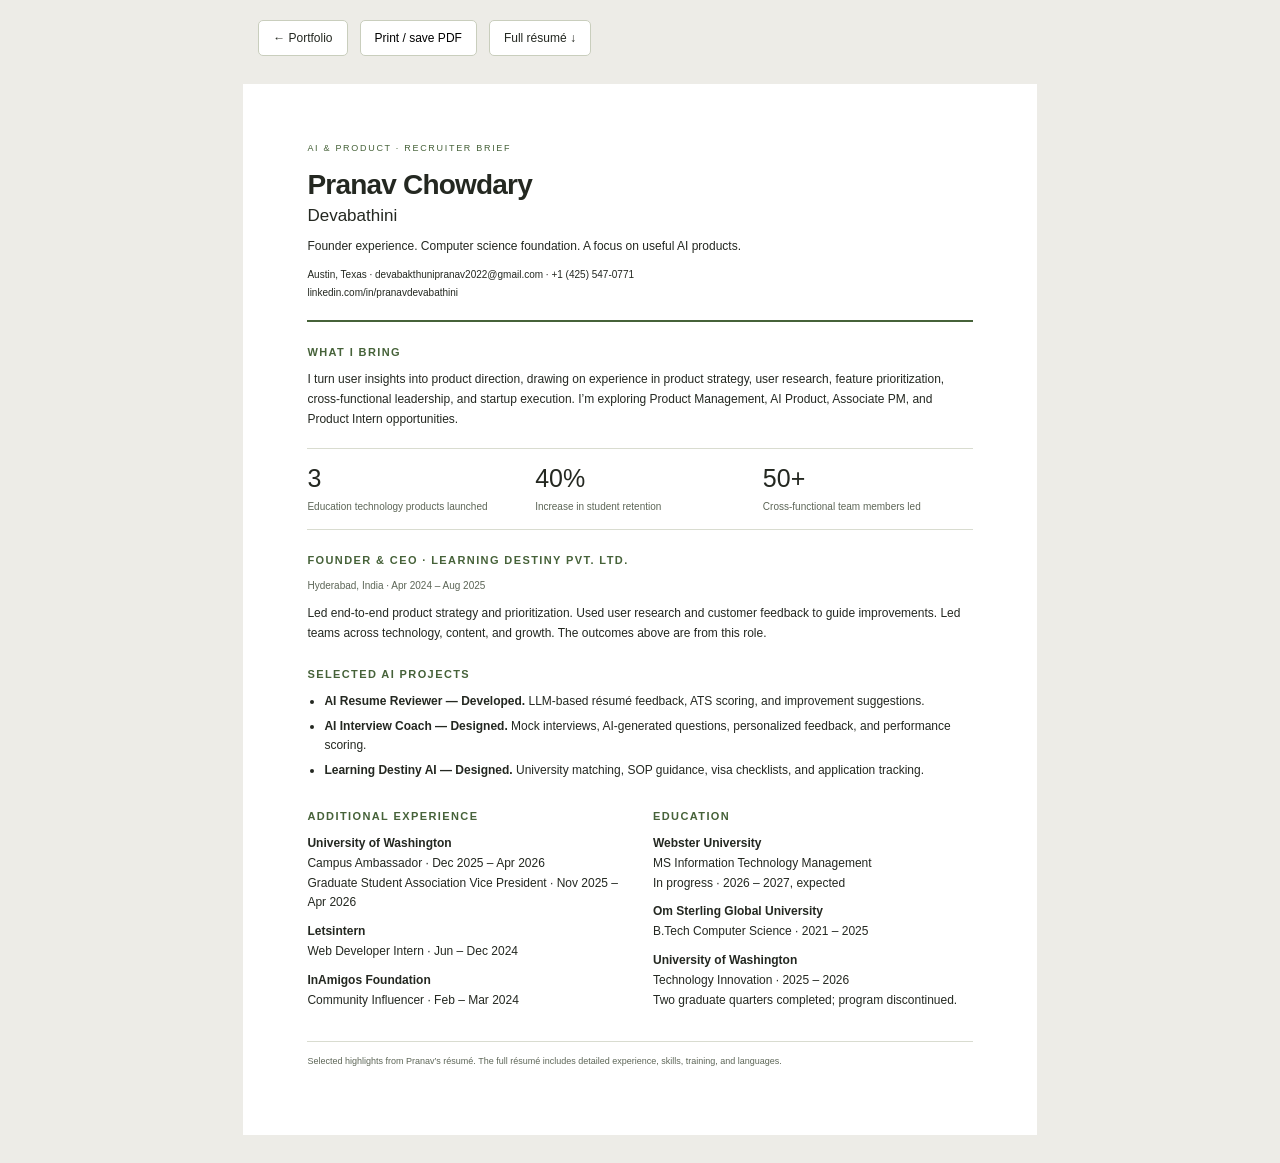
==== brief.html @ 9f492f3c "Initial portfolio site" ====
<!doctype html>
<html lang="en"><head><meta charset="utf-8"><meta name="viewport" content="width=device-width,initial-scale=1"><meta name="robots" content="noindex"><title>Pranav Devabathini · Recruiter brief</title><style>
*{box-sizing:border-box}body{margin:0;background:#edece7;color:#242821;font:12px/1.65 Arial,sans-serif}main{width:210mm;max-width:100%;min-height:277mm;margin:28px auto;padding:15mm 17mm;background:white}header{border-bottom:2px solid #466239;padding-bottom:18px}h1{font-size:28px;line-height:1.2;letter-spacing:-.8px;margin:0 0 10px}h1 span{display:block;font-size:17px;letter-spacing:0;font-weight:400;margin-top:5px}.eyebrow{color:#466239;font-size:9px;letter-spacing:1.7px;margin:0 0 12px}.contact{font-size:10px;margin:10px 0 0;line-height:1.8;overflow-wrap:anywhere}a{color:inherit;text-decoration:none}h2{font-size:11px;letter-spacing:1.4px;text-transform:uppercase;color:#466239;margin:21px 0 9px}p{margin:0 0 9px}ul{padding-left:17px;margin:6px 0 0}li{margin-bottom:5px}.metrics{display:grid;grid-template-columns:repeat(3,1fr);gap:18px;margin:18px 0;padding:14px 0;border-block:1px solid #d9dcd0}.metrics strong{display:block;font-size:25px;font-weight:500;line-height:1.2}.metrics span{display:block;font-size:10px;margin-top:6px;color:#5d6657}.row{display:grid;grid-template-columns:1fr 1fr;gap:26px}.role{color:#5d6657;font-size:10px}.foot{margin-top:22px;padding-top:12px;border-top:1px solid #d9dcd0;font-size:9px;color:#5d6657}.screen-tools{max-width:210mm;margin:20px auto;display:flex;gap:12px;padding-inline:15px}.screen-tools button,.screen-tools a{background:#fff;border:1px solid #c9cebd;border-radius:5px;padding:10px 14px;font:12px Arial;cursor:pointer}h2,p,li{break-inside:avoid}@page{size:A4;margin:0}@media print{body{background:white}main{margin:0;min-height:0;width:100%}.screen-tools{display:none}}@media(max-width:600px){main{padding:24px}.row{grid-template-columns:1fr;gap:0}h1{font-size:25px}}
</style></head><body><div class="screen-tools"><a href="index.html#overview">← Portfolio</a><button type="button" id="print">Print / save PDF</button><a href="assets/pranav-devabathini-resume.pdf" download>Full résumé ↓</a></div><main>
<header><p class="eyebrow">AI & PRODUCT · RECRUITER BRIEF</p><h1>Pranav Chowdary<span>Devabathini</span></h1><p>Founder experience. Computer science foundation. A focus on useful AI products.</p><p class="contact">Austin, Texas · <a href="mailto:devabakthunipranav2022@gmail.com">devabakthunipranav2022@gmail.com</a> · <a href="tel:+14255470771">+1 (425) 547-0771</a><br><a href="https://www.linkedin.com/in/pranavdevabathini">linkedin.com/in/pranavdevabathini</a></p></header>
<h2>What I bring</h2><p>I turn user insights into product direction, drawing on experience in product strategy, user research, feature prioritization, cross-functional leadership, and startup execution. I’m exploring Product Management, AI Product, Associate PM, and Product Intern opportunities.</p>
<div class="metrics" aria-label="Outcomes at Learning Destiny"><div><strong>3</strong><span>Education technology products launched</span></div><div><strong>40%</strong><span>Increase in student retention</span></div><div><strong>50+</strong><span>Cross-functional team members led</span></div></div>
<h2>Founder & CEO · Learning Destiny Pvt. Ltd.</h2><p class="role">Hyderabad, India · Apr 2024 – Aug 2025</p><p>Led end-to-end product strategy and prioritization. Used user research and customer feedback to guide improvements. Led teams across technology, content, and growth. The outcomes above are from this role.</p>
<h2>Selected AI projects</h2><ul><li><strong>AI Resume Reviewer — Developed.</strong> LLM-based résumé feedback, ATS scoring, and improvement suggestions.</li><li><strong>AI Interview Coach — Designed.</strong> Mock interviews, AI-generated questions, personalized feedback, and performance scoring.</li><li><strong>Learning Destiny AI — Designed.</strong> University matching, SOP guidance, visa checklists, and application tracking.</li></ul>
<div class="row"><div><h2>Additional experience</h2><p><strong>University of Washington</strong><br>Campus Ambassador · Dec 2025 – Apr 2026<br>Graduate Student Association Vice President · Nov 2025 – Apr 2026</p><p><strong>Letsintern</strong><br>Web Developer Intern · Jun – Dec 2024</p><p><strong>InAmigos Foundation</strong><br>Community Influencer · Feb – Mar 2024</p></div><div><h2>Education</h2><p><strong>Webster University</strong><br>MS Information Technology Management<br>In progress · 2026 – 2027, expected</p><p><strong>Om Sterling Global University</strong><br>B.Tech Computer Science · 2021 – 2025</p><p><strong>University of Washington</strong><br>Technology Innovation · 2025 – 2026<br>Two graduate quarters completed; program discontinued.</p></div></div>
<p class="foot">Selected highlights from Pranav’s résumé. The full résumé includes detailed experience, skills, training, and languages.</p>
</main><script>document.getElementById('print').addEventListener('click',()=>window.print());if(new URLSearchParams(location.search).get('print')==='1')window.addEventListener('load',()=>window.print());</script></body></html>
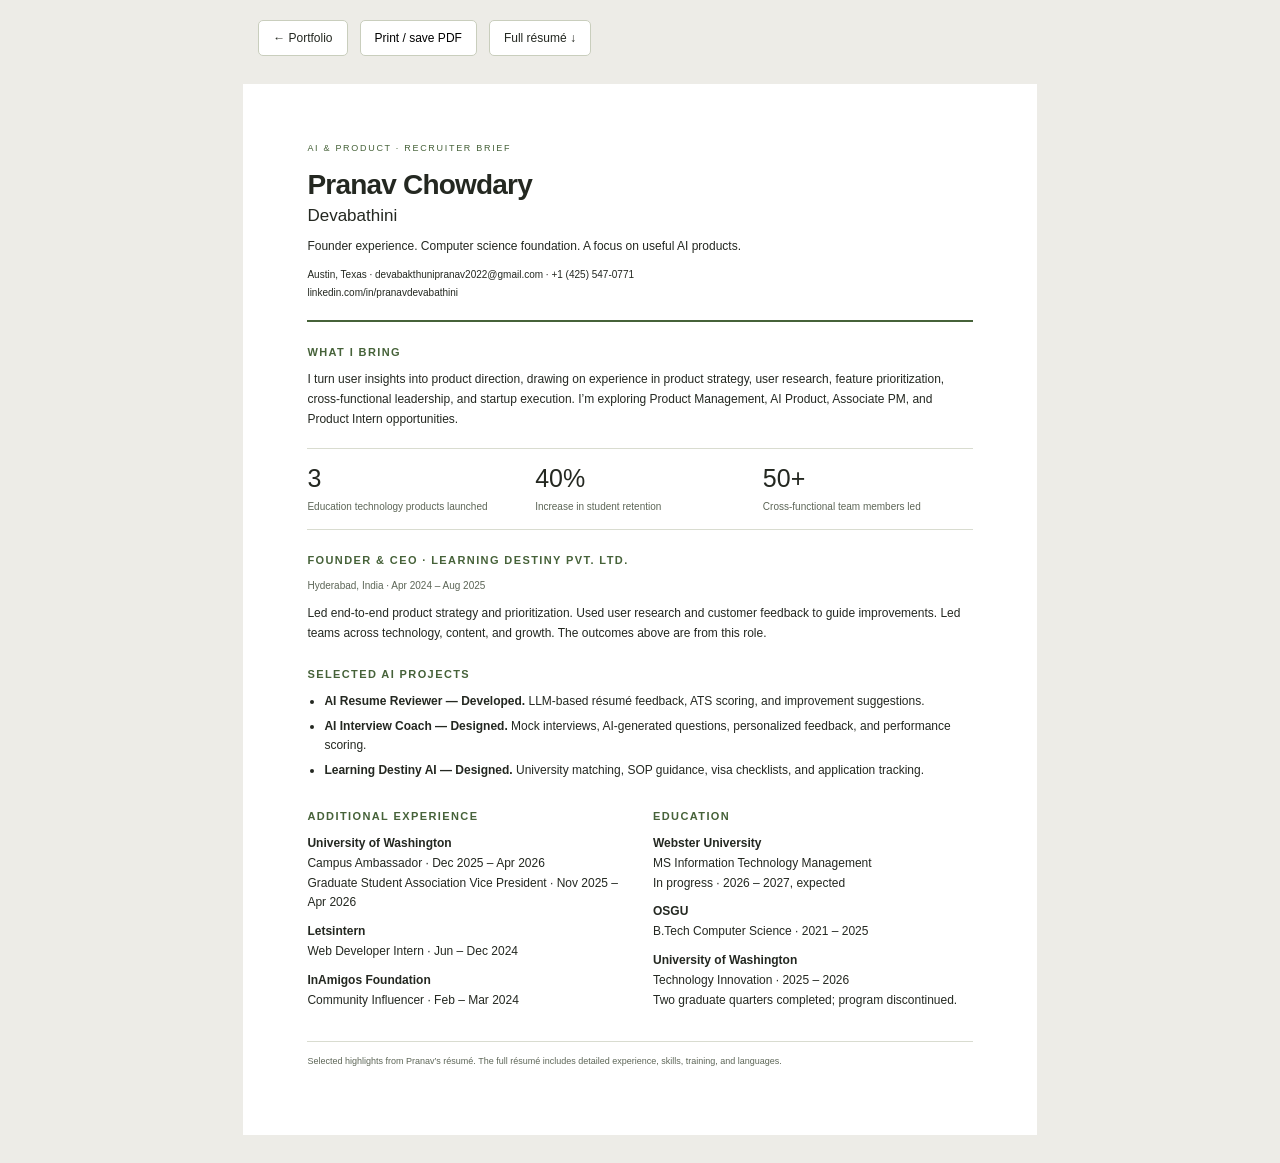
==== commit d23e8c35: "Update university naming" ====
--- a/brief.html
+++ b/brief.html
@@ -7,6 +7,6 @@
 <div class="metrics" aria-label="Outcomes at Learning Destiny"><div><strong>3</strong><span>Education technology products launched</span></div><div><strong>40%</strong><span>Increase in student retention</span></div><div><strong>50+</strong><span>Cross-functional team members led</span></div></div>
 <h2>Founder & CEO · Learning Destiny Pvt. Ltd.</h2><p class="role">Hyderabad, India · Apr 2024 – Aug 2025</p><p>Led end-to-end product strategy and prioritization. Used user research and customer feedback to guide improvements. Led teams across technology, content, and growth. The outcomes above are from this role.</p>
 <h2>Selected AI projects</h2><ul><li><strong>AI Resume Reviewer — Developed.</strong> LLM-based résumé feedback, ATS scoring, and improvement suggestions.</li><li><strong>AI Interview Coach — Designed.</strong> Mock interviews, AI-generated questions, personalized feedback, and performance scoring.</li><li><strong>Learning Destiny AI — Designed.</strong> University matching, SOP guidance, visa checklists, and application tracking.</li></ul>
-<div class="row"><div><h2>Additional experience</h2><p><strong>University of Washington</strong><br>Campus Ambassador · Dec 2025 – Apr 2026<br>Graduate Student Association Vice President · Nov 2025 – Apr 2026</p><p><strong>Letsintern</strong><br>Web Developer Intern · Jun – Dec 2024</p><p><strong>InAmigos Foundation</strong><br>Community Influencer · Feb – Mar 2024</p></div><div><h2>Education</h2><p><strong>Webster University</strong><br>MS Information Technology Management<br>In progress · 2026 – 2027, expected</p><p><strong>Om Sterling Global University</strong><br>B.Tech Computer Science · 2021 – 2025</p><p><strong>University of Washington</strong><br>Technology Innovation · 2025 – 2026<br>Two graduate quarters completed; program discontinued.</p></div></div>
+<div class="row"><div><h2>Additional experience</h2><p><strong>University of Washington</strong><br>Campus Ambassador · Dec 2025 – Apr 2026<br>Graduate Student Association Vice President · Nov 2025 – Apr 2026</p><p><strong>Letsintern</strong><br>Web Developer Intern · Jun – Dec 2024</p><p><strong>InAmigos Foundation</strong><br>Community Influencer · Feb – Mar 2024</p></div><div><h2>Education</h2><p><strong>Webster University</strong><br>MS Information Technology Management<br>In progress · 2026 – 2027, expected</p><p><strong>OSGU</strong><br>B.Tech Computer Science · 2021 – 2025</p><p><strong>University of Washington</strong><br>Technology Innovation · 2025 – 2026<br>Two graduate quarters completed; program discontinued.</p></div></div>
 <p class="foot">Selected highlights from Pranav’s résumé. The full résumé includes detailed experience, skills, training, and languages.</p>
 </main><script>document.getElementById('print').addEventListener('click',()=>window.print());if(new URLSearchParams(location.search).get('print')==='1')window.addEventListener('load',()=>window.print());</script></body></html>
